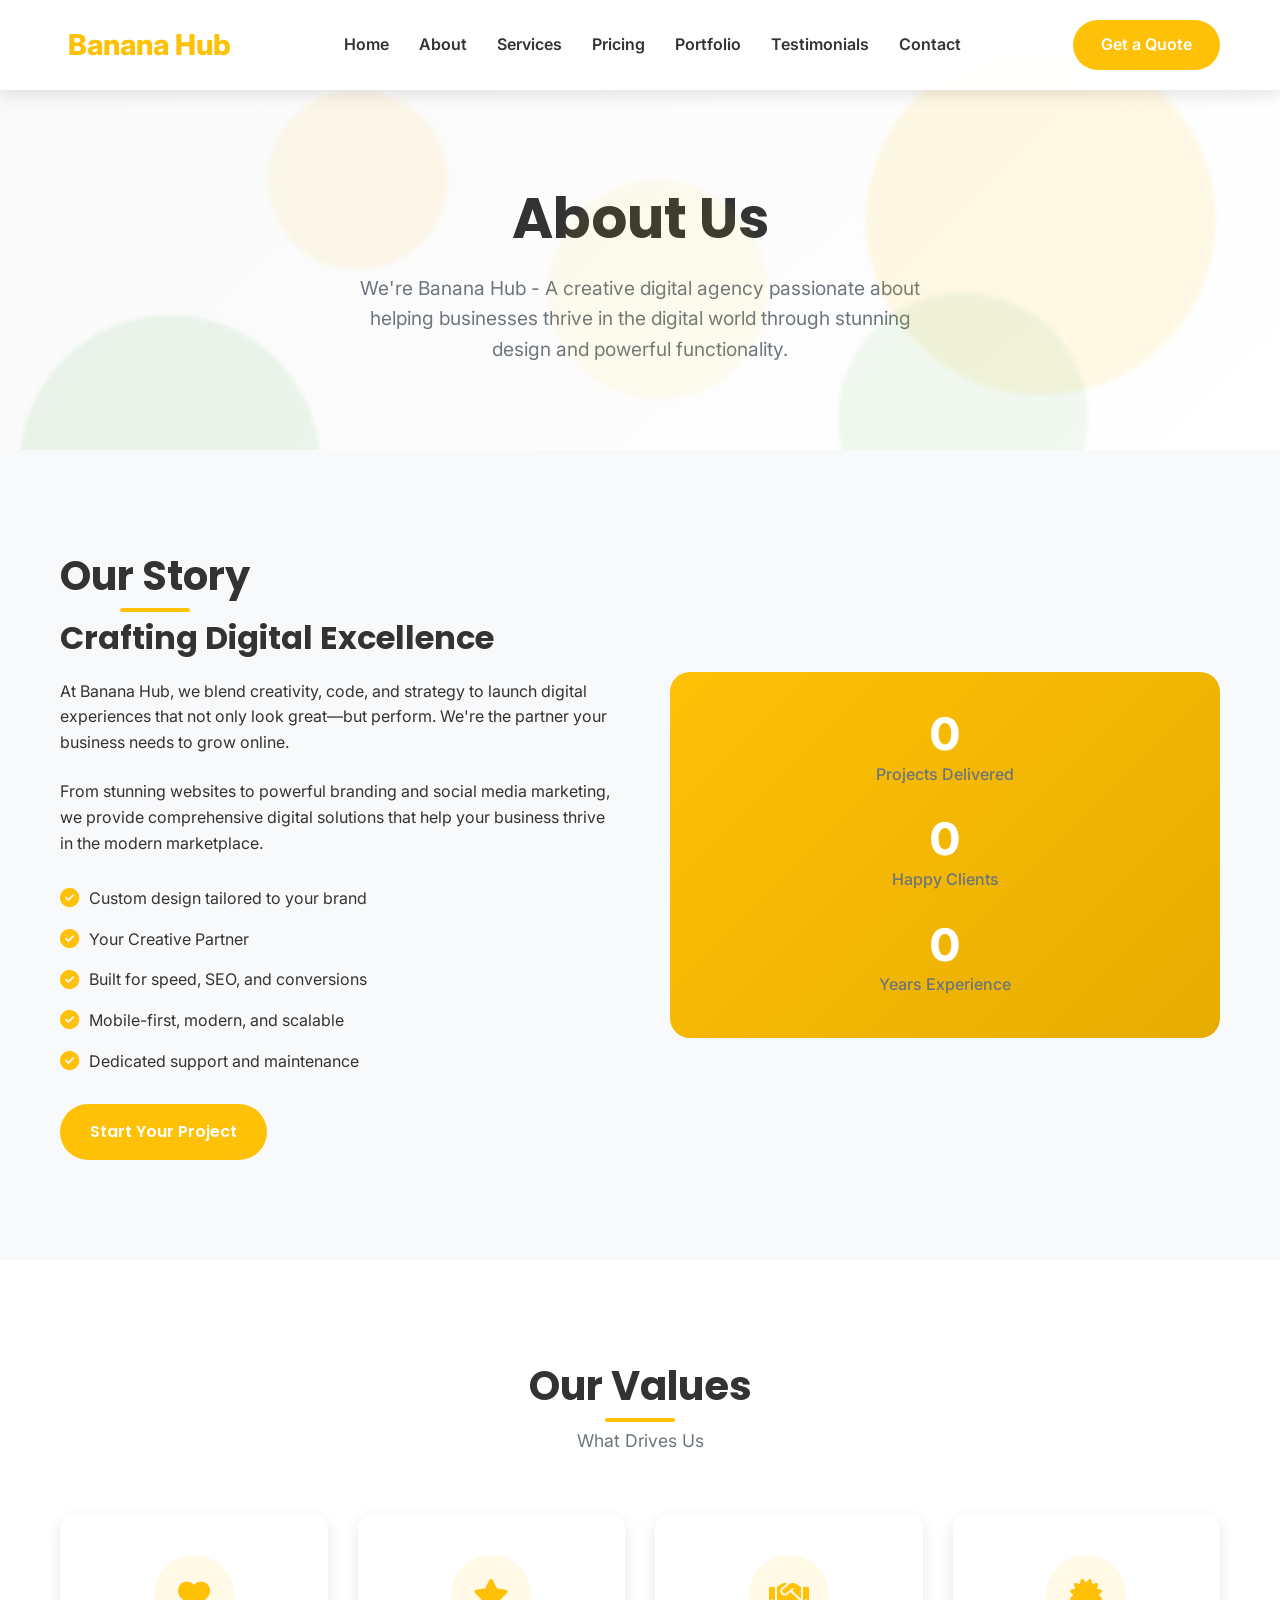
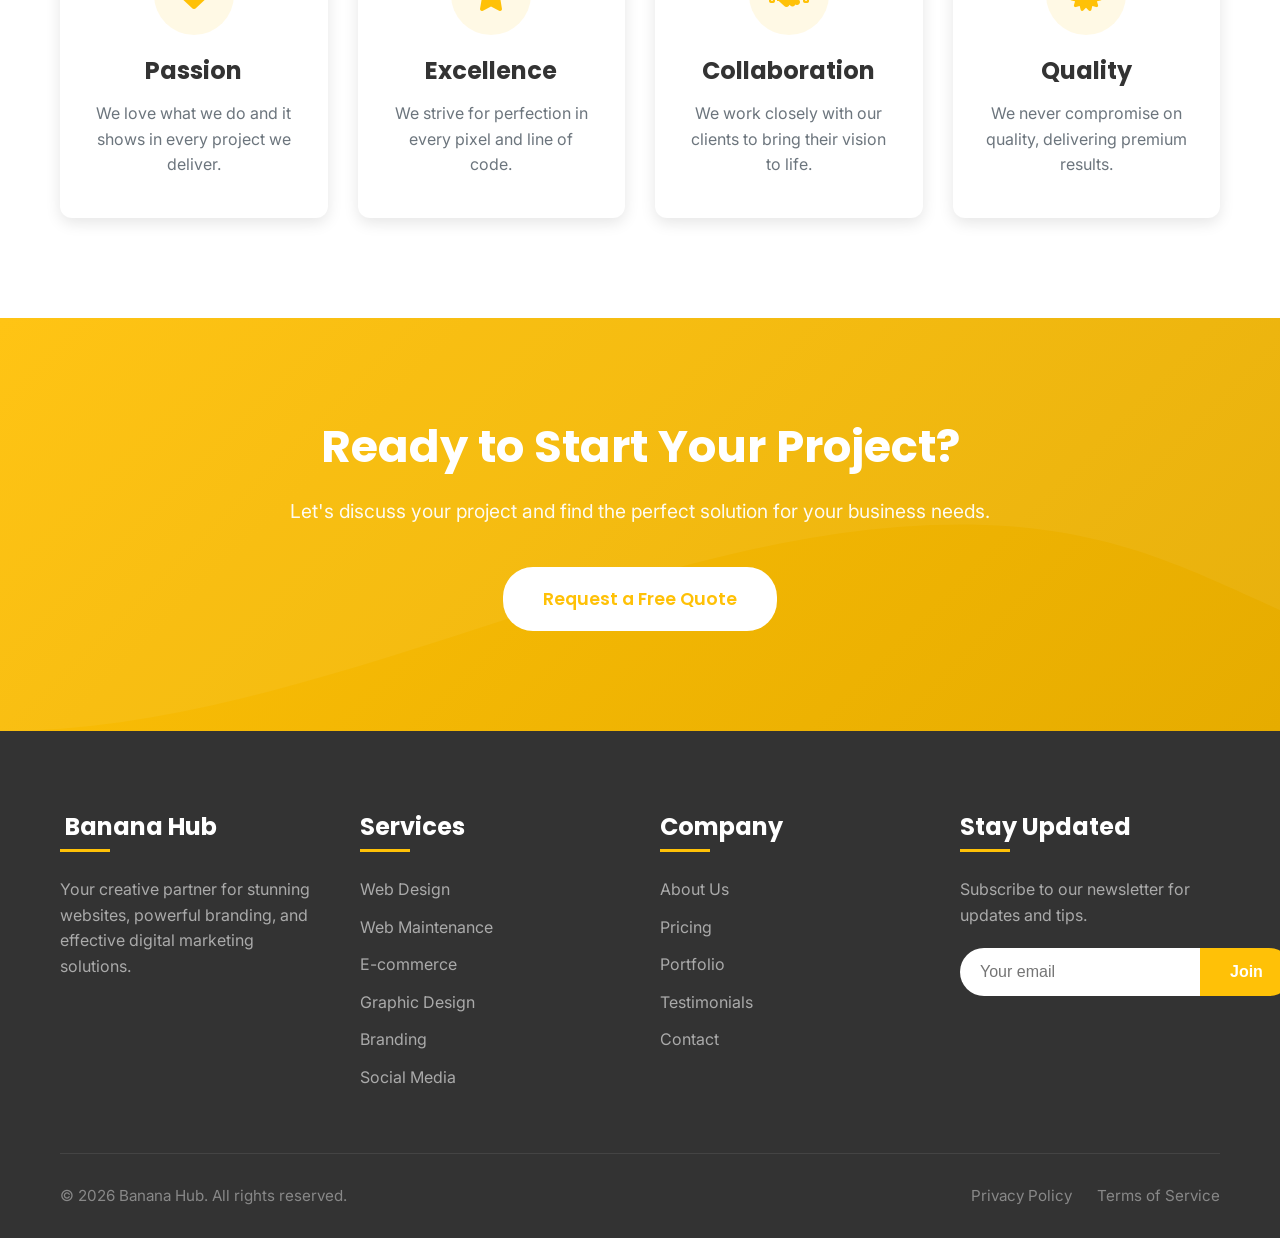
==== About.html @ f93cd7a7 "first commit" ====
<!DOCTYPE html>
<html lang="en">
<head>
    <meta charset="UTF-8">
    <meta name="viewport" content="width=device-width, initial-scale=1.0">
    <title>About Us | Banana Hub</title>
    <link rel="stylesheet" href="https://cdnjs.cloudflare.com/ajax/libs/font-awesome/6.4.0/css/all.min.css">
    <link rel="stylesheet" href="Style.css">
    <link rel="preconnect" href="https://fonts.googleapis.com">
    <link rel="preconnect" href="https://fonts.gstatic.com" crossorigin>
    <link href="https://fonts.googleapis.com/css2?family=Poppins:wght@300;400;500;600;700;800&family=Inter:wght@300;400;500;600&display=swap" rel="stylesheet">
</head>
<body>
    <!-- Header & Navbar -->
    <header id="header">
        <div class="container">
            <nav class="navbar">
                <a href="index.html" class="logo"><i class="fas fa-banana"></i> Banana Hub</a>
                
                <ul class="nav-links">
                    <li><a href="index.html">Home</a></li>
                    <li><a href="about.html" class="active">About</a></li>
                    <li><a href="services.html">Services</a></li>
                    <li><a href="pricing.html">Pricing</a></li>
                    <li><a href="portfolio.html">Portfolio</a></li>
                    <li><a href="testimonials.html">Testimonials</a></li>
                    <li><a href="contact.html">Contact</a></li>
                </ul>
                
                <a href="contact.html" class="quote-btn">Get a Quote</a>
                
                <button class="mobile-menu-btn" id="mobileMenuBtn">
                    <i class="fas fa-bars"></i>
                </button>
            </nav>
        </div>
    </header>

    <!-- Page Hero -->
    <section class="page-hero">
        <!-- Animated Circles -->
        <div class="circles">
            <div class="circle"></div>
            <div class="circle"></div>
            <div class="circle"></div>
            <div class="circle"></div>
            <div class="circle"></div>
        </div>
        
        <div class="container">
            <div class="page-hero-content">
                <h1>About Us</h1>
                <p>We're Banana Hub - A creative digital agency passionate about helping businesses thrive in the digital world through stunning design and powerful functionality.</p>
            </div>
        </div>
    </section>

    <!-- About Story Section -->
    <section class="about-story section-padding">
        <div class="container">
            <div class="story-grid">
                <div class="story-content">
                    <h2 class="section-title">Our Story</h2>
                    <h3>Crafting Digital Excellence</h3>
                    <p>At Banana Hub, we blend creativity, code, and strategy to launch digital experiences that not only look great—but perform. We're the partner your business needs to grow online.</p>
                    <p>From stunning websites to powerful branding and social media marketing, we provide comprehensive digital solutions that help your business thrive in the modern marketplace.</p>
                    
                    <div class="story-features">
                        <div class="feature">
                            <i class="fas fa-check-circle"></i>
                            <span>Custom design tailored to your brand</span>
                        </div>
                        <div class="feature">
                            <i class="fas fa-check-circle"></i>
                            <span>Your Creative Partner</span>
                        </div>
                        <div class="feature">
                            <i class="fas fa-check-circle"></i>
                            <span>Built for speed, SEO, and conversions</span>
                        </div>
                        <div class="feature">
                            <i class="fas fa-check-circle"></i>
                            <span>Mobile-first, modern, and scalable</span>
                        </div>
                        <div class="feature">
                            <i class="fas fa-check-circle"></i>
                            <span>Dedicated support and maintenance</span>
                        </div>
                    </div>
                    
                    <a href="contact.html" class="btn btn-primary">Start Your Project</a>
                </div>
                
                <div class="story-image">
                    <div class="stats-card">
                        <div class="stat-item">
                            <div class="stat-number" data-count="100">0</div>
                            <div class="stat-text">Projects Delivered</div>
                        </div>
                        <div class="stat-item">
                            <div class="stat-number" data-count="50">0</div>
                            <div class="stat-text">Happy Clients</div>
                        </div>
                        <div class="stat-item">
                            <div class="stat-number" data-count="5">0</div>
                            <div class="stat-text">Years Experience</div>
                        </div>
                    </div>
                </div>
            </div>
        </div>
    </section>

    <!-- Values Section -->
    <section class="values-section section-padding">
        <div class="container">
            <div class="section-header">
                <h2 class="section-title">Our Values</h2>
                <p class="section-subtitle">What Drives Us</p>
            </div>
            
            <div class="values-grid">
                <div class="value-card">
                    <div class="value-icon">
                        <i class="fas fa-heart"></i>
                    </div>
                    <h3>Passion</h3>
                    <p>We love what we do and it shows in every project we deliver.</p>
                </div>
                
                <div class="value-card">
                    <div class="value-icon">
                        <i class="fas fa-star"></i>
                    </div>
                    <h3>Excellence</h3>
                    <p>We strive for perfection in every pixel and line of code.</p>
                </div>
                
                <div class="value-card">
                    <div class="value-icon">
                        <i class="fas fa-handshake"></i>
                    </div>
                    <h3>Collaboration</h3>
                    <p>We work closely with our clients to bring their vision to life.</p>
                </div>
                
                <div class="value-card">
                    <div class="value-icon">
                        <i class="fas fa-certificate"></i>
                    </div>
                    <h3>Quality</h3>
                    <p>We never compromise on quality, delivering premium results.</p>
                </div>
            </div>
        </div>
    </section>

    <!-- CTA Section -->
    <section class="cta">
        <div class="container">
            <h2>Ready to Start Your Project?</h2>
            <p>Let's discuss your project and find the perfect solution for your business needs.</p>
            <a href="contact.html" class="btn cta-btn">Request a Free Quote</a>
        </div>
    </section>

    <!-- Footer (same as index.html) -->
    <footer>
        <div class="container">
            <div class="footer-content">
                <div class="footer-column">
                    <h3><i class="fas fa-banana"></i> Banana Hub</h3>
                    <p>Your creative partner for stunning websites, powerful branding, and effective digital marketing solutions.</p>
                </div>
                
                <div class="footer-column">
                    <h3>Services</h3>
                    <ul class="footer-links">
                        <li><a href="services.html#web-design">Web Design</a></li>
                        <li><a href="services.html#maintenance">Web Maintenance</a></li>
                        <li><a href="services.html#ecommerce">E-commerce</a></li>
                        <li><a href="services.html#graphic-design">Graphic Design</a></li>
                        <li><a href="services.html#branding">Branding</a></li>
                        <li><a href="services.html#social-media">Social Media</a></li>
                    </ul>
                </div>
                
                <div class="footer-column">
                    <h3>Company</h3>
                    <ul class="footer-links">
                        <li><a href="about.html">About Us</a></li>
                        <li><a href="pricing.html">Pricing</a></li>
                        <li><a href="portfolio.html">Portfolio</a></li>
                        <li><a href="testimonials.html">Testimonials</a></li>
                        <li><a href="contact.html">Contact</a></li>
                    </ul>
                </div>
                
                <div class="footer-column">
                    <h3>Stay Updated</h3>
                    <p>Subscribe to our newsletter for updates and tips.</p>
                    <form class="newsletter-form" id="newsletterForm">
                        <input type="email" placeholder="Your email" required>
                        <button type="submit">Join</button>
                    </form>
                </div>
            </div>
            
            <div class="footer-bottom">
                <div class="copyright">
                    &copy; 2026 Banana Hub. All rights reserved.
                </div>
                <div class="footer-bottom-links">
                    <a href="#">Privacy Policy</a>
                    <a href="#">Terms of Service</a>
                </div>
            </div>
        </div>
    </footer>

    <script src="index.js"></script>
</body>
</html>
---- Style.css ----
/* Reset & Base Styles */
* {
    margin: 0;
    padding: 0;
    box-sizing: border-box;
}

:root {
    --primary: #FFC107;
    --primary-dark: #E6AC00;
    --secondary: #4CAF50;
    --secondary-dark: #3d8b40;
    --dark: #333333;
    --dark-light: #444444;
    --light: #f8f9fa;
    --gray: #6c757d;
    --gray-light: #e9ecef;
    --white: #ffffff;
    --black: #000000;
    --shadow: 0 5px 15px rgba(0, 0, 0, 0.1);
    --shadow-heavy: 0 10px 30px rgba(0, 0, 0, 0.15);
    --transition: all 0.3s ease;
}

html {
    scroll-behavior: smooth;
    font-size: 16px;
}

body {
    font-family: 'Inter', sans-serif;
    line-height: 1.6;
    color: var(--dark);
    background-color: var(--white);
    overflow-x: hidden;
}

h1, h2, h3, h4, h5, h6 {
    font-family: 'Poppins', sans-serif;
    font-weight: 700;
    line-height: 1.3;
    margin-bottom: 1rem;
}

p {
    margin-bottom: 1.5rem;
}

a {
    text-decoration: none;
    color: inherit;
    transition: var(--transition);
}

ul {
    list-style: none;
}

.log img {
    width: auto;
    height: 45px;
    object-fit: contain;

}

.container {
    width: 100%;
    max-width: 1200px;
    margin: 0 auto;
    padding: 0 20px;
}

.section-padding {
    padding: 100px 0;
}

.text-center {
    text-align: center;
}

.btn {
    display: inline-block;
    padding: 15px 30px;
    border-radius: 30px;
    font-weight: 600;
    text-align: center;
    cursor: pointer;
    transition: var(--transition);
    border: none;
    font-size: 1rem;
    font-family: 'Poppins', sans-serif;
}

.btn-primary {
    background-color: var(--primary);
    color: var(--white);
}

.btn-primary:hover {
    background-color: var(--primary-dark);
    transform: translateY(-3px);
    box-shadow: var(--shadow-heavy);
}

.btn-outline {
    background-color: transparent;
    color: var(--primary);
    border: 2px solid var(--primary);
}

.btn-outline:hover {
    background-color: var(--primary);
    color: var(--white);
    transform: translateY(-3px);
}

.section-header {
    text-align: center;
    margin-bottom: 60px;
}

.section-title {
    font-size: 2.5rem;
    color: var(--dark);
    margin-bottom: 15px;
    position: relative;
    display: inline-block;
}

.section-title::after {
    content: '';
    position: absolute;
    width: 70px;
    height: 4px;
    background: var(--primary);
    bottom: -10px;
    left: 50%;
    transform: translateX(-50%);
    border-radius: 2px;
}

.section-subtitle {
    color: var(--gray);
    max-width: 600px;
    margin: 0 auto;
    font-size: 1.1rem;
}

/* Header & Navbar */
header {
    background-color: rgba(255, 255, 255, 0.97);
    box-shadow: var(--shadow);
    position: fixed;
    top: 0;
    left: 0;
    width: 100%;
    z-index: 1000;
    transition: var(--transition);
    padding: 10px 0;
}

.navbar {
    display: flex;
    justify-content: space-between;
    align-items: center;
    padding: 10px 0;
}

.logo {
    font-size: 1.8rem;
    font-weight: 800;
    color: var(--primary);
    display: flex;
    align-items: center;
    gap: 8px;
}

.logo i {
    font-size: 1.6rem;
}

.nav-links {
    display: flex;
    gap: 30px;
}

.nav-links a {
    color: var(--dark);
    font-weight: 600;
    position: relative;
    padding: 5px 0;
}

.nav-links a::after {
    content: '';
    position: absolute;
    width: 0;
    height: 2px;
    background: var(--primary);
    left: 0;
    bottom: 0;
    transition: var(--transition);
}

.nav-links a:hover::after,
.nav-links a.active::after {
    width: 100%;
}

.nav-links a.active {
    color: var(--primary);
}

.quote-btn {
    background-color: var(--primary);
    color: var(--white);
    border: none;
    padding: 12px 28px;
    border-radius: 30px;
    font-weight: 600;
    cursor: pointer;
    transition: var(--transition);
}

.quote-btn:hover {
    background-color: var(--primary-dark);
    transform: translateY(-2px);
    box-shadow: var(--shadow);
}

.mobile-menu-btn {
    display: none;
    background: none;
    border: none;
    font-size: 1.5rem;
    color: var(--dark);
    cursor: pointer;
    padding: 5px;
}

/* Page Hero */
.page-hero {
    min-height: 50vh;
    display: flex;
    align-items: center;
    position: relative;
    overflow: hidden;
    background: linear-gradient(135deg, #f9f9f9 0%, #ffffff 100%);
    padding-top: 100px;
}

.page-hero-content {
    max-width: 700px;
    z-index: 2;
    text-align: center;
    margin: 0 auto;
}

.page-hero h1 {
    font-size: 3.5rem;
    line-height: 1.2;
    margin-bottom: 20px;
    color: var(--dark);
}

.page-hero p {
    font-size: 1.2rem;
    color: var(--gray);
    max-width: 600px;
    margin: 0 auto;
}

/* Hero Section */
.hero {
    min-height: 100vh;
    display: flex;
    align-items: center;
    position: relative;
    overflow: hidden;
    background: linear-gradient(135deg, #f9f9f9 0%, #ffffff 100%);
    padding-top: 100px;
}

.hero-content {
    max-width: 650px;
    z-index: 2;
}

.hero h1 {
    font-size: 3.5rem;
    line-height: 1.2;
    margin-bottom: 25px;
    color: var(--dark);
}

.hero h1 span {
    color: var(--primary);
    display: inline-block;
}

.hero p {
    font-size: 1.2rem;
    color: var(--gray);
    margin-bottom: 35px;
    max-width: 550px;
}

.hero-btns {
    display: flex;
    gap: 20px;
    margin-bottom: 60px;
}

/* Stats */
.stats {
    display: flex;
    justify-content: space-between;
    max-width: 800px;
    flex-wrap: wrap;
    gap: 30px;
}

.stat-item {
    text-align: center;
    flex: 1;
    min-width: 150px;
}

.stat-number {
    font-size: 2.8rem;
    font-weight: 800;
    color: var(--primary);
    margin-bottom: 5px;
    line-height: 1;
}

.stat-text {
    font-size: 1rem;
    color: var(--gray);
    font-weight: 500;
}

/* Animated Circles */
.circles {
    position: absolute;
    top: 0;
    left: 0;
    width: 100%;
    height: 100%;
    overflow: hidden;
    z-index: 1;
}

.circle {
    position: absolute;
    border-radius: 50%;
    background: rgba(255, 193, 7, 0.08);
    animation: float 20s infinite linear;
    filter: blur(2px);
}

.circle:nth-child(1) {
    width: 350px;
    height: 350px;
    top: 10%;
    right: 5%;
    animation-delay: 0s;
    background: rgba(255, 193, 7, 0.1);
}

.circle:nth-child(2) {
    width: 250px;
    height: 250px;
    top: 65%;
    right: 15%;
    animation-delay: -4s;
    background: rgba(76, 175, 80, 0.08);
}

.circle:nth-child(3) {
    width: 180px;
    height: 180px;
    top: 20%;
    right: 65%;
    animation-delay: -8s;
    background: rgba(255, 193, 7, 0.08);
}

.circle:nth-child(4) {
    width: 300px;
    height: 300px;
    top: 70%;
    right: 75%;
    animation-delay: -12s;
    background: rgba(76, 175, 80, 0.1);
}

.circle:nth-child(5) {
    width: 220px;
    height: 220px;
    top: 40%;
    right: 40%;
    animation-delay: -16s;
    background: rgba(255, 193, 7, 0.06);
}

@keyframes float {
    0%, 100% {
        transform: translateY(0) rotate(0deg) scale(1);
        border-radius: 50%;
    }
    20% {
        transform: translateY(-40px) rotate(72deg) scale(1.05);
        border-radius: 45% 55% 65% 35% / 55% 45% 55% 45%;
    }
    40% {
        transform: translateY(30px) rotate(144deg) scale(0.95);
        border-radius: 55% 45% 35% 65% / 45% 55% 45% 55%;
    }
    60% {
        transform: translateY(-20px) rotate(216deg) scale(1.02);
        border-radius: 65% 35% 55% 45% / 35% 65% 35% 65%;
    }
    80% {
        transform: translateY(15px) rotate(288deg) scale(0.98);
        border-radius: 35% 65% 45% 55% / 65% 35% 65% 35%;
    }
}

/* About Page Styles */
.about-story {
    background-color: var(--light);
}

.story-grid {
    display: grid;
    grid-template-columns: 1fr 1fr;
    gap: 60px;
    align-items: center;
}

.story-content h3 {
    font-size: 2rem;
    color: var(--dark);
    margin-bottom: 20px;
}

.story-features {
    margin: 30px 0;
}

.feature {
    display: flex;
    align-items: center;
    gap: 10px;
    margin-bottom: 15px;
}

.feature i {
    color: var(--primary);
    font-size: 1.2rem;
}

.story-image {
    background: linear-gradient(135deg, var(--primary) 0%, var(--primary-dark) 100%);
    padding: 40px;
    border-radius: 20px;
    color: var(--white);
}

.story-image .stats-card {
    display: flex;
    flex-direction: column;
    gap: 30px;
}

.story-image .stat-item {
    color: var(--white);
}

.story-image .stat-number {
    color: var(--white);
}

/* Values Section */
.values-grid {
    display: grid;
    grid-template-columns: repeat(auto-fit, minmax(250px, 1fr));
    gap: 30px;
}

.value-card {
    text-align: center;
    padding: 40px 30px;
    background: var(--white);
    border-radius: 12px;
    box-shadow: var(--shadow);
    transition: var(--transition);
}

.value-card:hover {
    transform: translateY(-5px);
    box-shadow: var(--shadow-heavy);
}

.value-icon {
    width: 80px;
    height: 80px;
    margin: 0 auto 20px;
    background: rgba(255, 193, 7, 0.1);
    border-radius: 50%;
    display: flex;
    align-items: center;
    justify-content: center;
    font-size: 2rem;
    color: var(--primary);
}

.value-card h3 {
    font-size: 1.5rem;
    margin-bottom: 15px;
}

.value-card p {
    color: var(--gray);
    margin-bottom: 0;
}

/* Services Page Styles */
.service-detail-card {
    background: var(--white);
    border-radius: 15px;
    padding: 50px;
    margin-bottom: 40px;
    box-shadow: var(--shadow);
    transition: var(--transition);
    border: 1px solid var(--gray-light);
}

.service-detail-card:hover {
    transform: translateY(-5px);
    box-shadow: var(--shadow-heavy);
    border-color: var(--primary);
}

.service-detail-header {
    margin-bottom: 30px;
}

.service-detail-header h2 {
    font-size: 2.2rem;
    color: var(--dark);
    margin-bottom: 15px;
}

.service-detail-header p {
    font-size: 1.1rem;
    color: var(--gray);
}

.features-list {
    list-style: none;
    margin: 30px 0;
    display: grid;
    grid-template-columns: repeat(auto-fit, minmax(200px, 1fr));
    gap: 20px;
}

.features-list li {
    display: flex;
    align-items: center;
    gap: 10px;
    font-size: 1rem;
}

.features-list i {
    color: var(--primary);
    font-size: 1.1rem;
}

/* Services Preview */
.service-link {
    display: inline-block;
    margin-top: 20px;
    color: var(--primary);
    font-weight: 600;
}

.service-link:hover {
    color: var(--primary-dark);
    transform: translateX(5px);
}

/* Services Grid */
.services-grid {
    display: grid;
    grid-template-columns: repeat(auto-fill, minmax(320px, 1fr));
    gap: 30px;
    margin-bottom: 50px;
}

.service-card {
    background: var(--white);
    border-radius: 12px;
    padding: 40px 30px;
    text-align: center;
    box-shadow: var(--shadow);
    transition: var(--transition);
    border: 1px solid var(--gray-light);
    height: 100%;
    display: flex;
    flex-direction: column;
    align-items: center;
}

.service-card:hover {
    transform: translateY(-10px);
    box-shadow: var(--shadow-heavy);
    border-color: var(--primary);
}

.service-icon {
    font-size: 3.2rem;
    color: var(--primary);
    margin-bottom: 25px;
    height: 80px;
    width: 80px;
    display: flex;
    align-items: center;
    justify-content: center;
    background: rgba(255, 193, 7, 0.1);
    border-radius: 50%;
}

.service-title {
    font-size: 1.5rem;
    margin-bottom: 15px;
    color: var(--dark);
}

.service-desc {
    color: var(--gray);
    margin-bottom: 20px;
    flex-grow: 1;
}

.view-all-btn {
    display: inline-block;
    text-align: center;
    color: var(--primary);
    font-weight: 600;
    font-size: 1.1rem;
    padding: 10px 20px;
    border-radius: 30px;
    border: 2px solid var(--primary);
    transition: var(--transition);
    margin: 0 auto;
}

.view-all-btn:hover {
    background-color: var(--primary);
    color: var(--white);
}

/* Pricing Page */
.pricing-grid {
    display: grid;
    grid-template-columns: repeat(auto-fit, minmax(300px, 1fr));
    gap: 30px;
    margin-bottom: 50px;
}

.pricing-card {
    background: var(--white);
    border-radius: 15px;
    padding: 40px;
    box-shadow: var(--shadow);
    transition: var(--transition);
    border: 1px solid var(--gray-light);
    position: relative;
}

.pricing-card.featured {
    border: 2px solid var(--primary);
    transform: scale(1.05);
    z-index: 2;
}

.popular-badge {
    position: absolute;
    top: -12px;
    left: 50%;
    transform: translateX(-50%);
    background: var(--primary);
    color: var(--white);
    padding: 5px 20px;
    border-radius: 20px;
    font-weight: 600;
    font-size: 0.9rem;
}

.pricing-header {
    text-align: center;
    margin-bottom: 30px;
    padding-bottom: 30px;
    border-bottom: 1px solid var(--gray-light);
}

.pricing-header h3 {
    font-size: 1.8rem;
    margin-bottom: 15px;
}

.price {
    font-size: 2.5rem;
    font-weight: 800;
    color: var(--primary);
    margin-bottom: 10px;
}

.price span {
    font-size: 1rem;
    font-weight: 400;
    color: var(--gray);
}

.pricing-features {
    margin-bottom: 30px;
}

.pricing-features li {
    display: flex;
    align-items: center;
    gap: 10px;
    margin-bottom: 15px;
    color: var(--gray);
}

.pricing-features i {
    color: var(--primary);
    font-size: 1.1rem;
}

.pricing-btn {
    width: 100%;
}

.pricing-note {
    text-align: center;
    color: var(--gray);
    font-size: 0.95rem;
}

/* Portfolio Page */
.portfolio-filters {
    display: flex;
    justify-content: center;
    gap: 20px;
    margin-bottom: 50px;
    flex-wrap: wrap;
}

.filter-btn {
    background: none;
    border: none;
    padding: 10px 25px;
    font-size: 1rem;
    font-weight: 600;
    color: var(--gray);
    cursor: pointer;
    transition: var(--transition);
    border-radius: 30px;
}

.filter-btn:hover,
.filter-btn.active {
    background: var(--primary);
    color: var(--white);
}

.portfolio-grid {
    display: grid;
    grid-template-columns: repeat(auto-fit, minmax(350px, 1fr));
    gap: 30px;
}

.portfolio-item {
    position: relative;
    overflow: hidden;
    border-radius: 12px;
    cursor: pointer;
}

.portfolio-image {
    position: relative;
    overflow: hidden;
}

.portfolio-image img {
    width: 100%;
    height: 300px;
    object-fit: cover;
    transition: transform 0.5s ease;
}

.portfolio-item:hover .portfolio-image img {
    transform: scale(1.1);
}

.portfolio-overlay {
    position: absolute;
    top: 0;
    left: 0;
    width: 100%;
    height: 100%;
    background: rgba(255, 193, 7, 0.9);
    display: flex;
    flex-direction: column;
    align-items: center;
    justify-content: center;
    opacity: 0;
    transition: var(--transition);
    color: var(--white);
}

.portfolio-item:hover .portfolio-overlay {
    opacity: 1;
}

.portfolio-overlay h3 {
    font-size: 1.5rem;
    margin-bottom: 10px;
}

.portfolio-overlay p {
    margin-bottom: 20px;
}

.portfolio-link {
    background: var(--white);
    color: var(--primary);
    padding: 10px 25px;
    border-radius: 30px;
    font-weight: 600;
}

/* Testimonials Page */
.testimonials-grid {
    display: grid;
    grid-template-columns: repeat(auto-fit, minmax(350px, 1fr));
    gap: 30px;
}

.testimonial-card {
    background: var(--white);
    padding: 40px;
    border-radius: 15px;
    box-shadow: var(--shadow);
    transition: var(--transition);
    border: 1px solid var(--gray-light);
}

.testimonial-card:hover {
    transform: translateY(-5px);
    box-shadow: var(--shadow-heavy);
    border-color: var(--primary);
}

.testimonial-rating {
    color: var(--primary);
    margin-bottom: 20px;
}

.testimonial-rating i {
    margin-right: 5px;
}

.testimonial-text {
    font-size: 1.1rem;
    font-style: italic;
    margin-bottom: 30px;
    color: var(--gray);
}

.testimonial-author {
    display: flex;
    align-items: center;
    gap: 20px;
}

.testimonial-author img {
    width: 60px;
    height: 60px;
    border-radius: 50%;
    object-fit: cover;
}

.testimonial-author h4 {
    font-size: 1.2rem;
    margin-bottom: 5px;
}

.testimonial-author p {
    color: var(--gray);
    margin-bottom: 0;
    font-size: 0.95rem;
}

.stats-section {
    background: linear-gradient(135deg, var(--primary) 0%, var(--primary-dark) 100%);
    padding: 80px 0;
    color: var(--white);
}

.stats-grid {
    display: grid;
    grid-template-columns: repeat(auto-fit, minmax(200px, 1fr));
    gap: 40px;
    text-align: center;
}

.stats-section .stat-number {
    color: var(--white);
}

.stats-section .stat-text {
    color: rgba(255, 255, 255, 0.9);
}

/* Contact Page */
.contact-grid {
    display: grid;
    grid-template-columns: 1fr 1fr;
    gap: 50px;
}

.contact-info h2 {
    font-size: 2.2rem;
    margin-bottom: 20px;
}

.contact-details {
    margin: 40px 0;
}

.contact-item {
    display: flex;
    gap: 20px;
    margin-bottom: 30px;
}

.contact-item i {
    font-size: 1.5rem;
    color: var(--primary);
    width: 40px;
    height: 40px;
    background: rgba(255, 193, 7, 0.1);
    border-radius: 50%;
    display: flex;
    align-items: center;
    justify-content: center;
}

.contact-item h4 {
    font-size: 1.2rem;
    margin-bottom: 5px;
}

.contact-item p {
    color: var(--gray);
    margin-bottom: 0;
}

.social-links {
    display: flex;
    gap: 15px;
}

.social-links a {
    width: 45px;
    height: 45px;
    background: rgba(255, 193, 7, 0.1);
    border-radius: 50%;
    display: flex;
    align-items: center;
    justify-content: center;
    color: var(--primary);
    font-size: 1.2rem;
    transition: var(--transition);
}

.social-links a:hover {
    background: var(--primary);
    color: var(--white);
    transform: translateY(-3px);
}

.contact-form-container {
    background: var(--white);
    padding: 50px;
    border-radius: 15px;
    box-shadow: var(--shadow);
}

.contact-form {
    display: flex;
    flex-direction: column;
    gap: 20px;
}

.form-group input,
.form-group textarea {
    width: 100%;
    padding: 18px 20px;
    border: 1px solid var(--gray-light);
    border-radius: 8px;
    font-size: 1rem;
    font-family: 'Inter', sans-serif;
    transition: var(--transition);
}

.form-group input:focus,
.form-group textarea:focus {
    outline: none;
    border-color: var(--primary);
    box-shadow: 0 0 0 3px rgba(255, 193, 7, 0.2);
}

.form-group textarea {
    resize: vertical;
    min-height: 150px;
}

.map-section {
    margin-top: -50px;
}

/* CTA Section */
.cta {
    background: linear-gradient(135deg, var(--primary) 0%, var(--primary-dark) 100%);
    color: var(--white);
    text-align: center;
    padding: 100px 0;
    position: relative;
    overflow: hidden;
}

.cta::before {
    content: '';
    position: absolute;
    top: 0;
    left: 0;
    width: 100%;
    height: 100%;
    background: url('data:image/svg+xml,<svg xmlns="http://www.w3.org/2000/svg" viewBox="0 0 1000 100" preserveAspectRatio="none"><path d="M0,0v100c250,0,500-50,750-50s250,50,750,50V0Z" fill="%23ffffff" opacity=".05"/></svg>');
    background-size: cover;
}

.cta h2 {
    font-size: 2.8rem;
    margin-bottom: 20px;
    position: relative;
    z-index: 2;
}

.cta p {
    font-size: 1.2rem;
    max-width: 700px;
    margin: 0 auto 40px;
    opacity: 0.95;
    position: relative;
    z-index: 2;
}

.cta-btn {
    background: var(--white);
    color: var(--primary);
    padding: 18px 40px;
    font-size: 1.1rem;
    position: relative;
    z-index: 2;
}

.cta-btn:hover {
    background: var(--gray-light);
    transform: translateY(-3px);
    box-shadow: 0 15px 30px rgba(0, 0, 0, 0.2);
}

/* Footer */
footer {
    background-color: var(--dark);
    color: var(--gray-light);
    padding: 80px 0 30px;
}

.footer-content {
    display: grid;
    grid-template-columns: repeat(auto-fit, minmax(250px, 1fr));
    gap: 40px;
    margin-bottom: 50px;
}

.footer-column h3 {
    color: var(--white);
    font-size: 1.5rem;
    margin-bottom: 25px;
    position: relative;
    padding-bottom: 10px;
}

.footer-column h3::after {
    content: '';
    position: absolute;
    width: 50px;
    height: 3px;
    background: var(--primary);
    left: 0;
    bottom: 0;
}

.footer-column p {
    color: #aaa;
    margin-bottom: 20px;
}

.footer-links li {
    margin-bottom: 12px;
}

.footer-links a {
    color: #aaa;
    transition: var(--transition);
}

.footer-links a:hover {
    color: var(--primary);
    padding-left: 5px;
}

.newsletter-form {
    display: flex;
    margin-top: 20px;
}

.newsletter-form input {
    flex: 1;
    padding: 15px 20px;
    border: none;
    border-radius: 30px 0 0 30px;
    outline: none;
    font-size: 1rem;
}

.newsletter-form button {
    background: var(--primary);
    color: var(--white);
    border: none;
    padding: 0 30px;
    border-radius: 0 30px 30px 0;
    cursor: pointer;
    font-weight: 600;
    font-size: 1rem;
    transition: var(--transition);
}

.newsletter-form button:hover {
    background: var(--primary-dark);
}

.footer-bottom {
    text-align: center;
    padding-top: 30px;
    border-top: 1px solid #444;
    display: flex;
    justify-content: space-between;
    align-items: center;
    flex-wrap: wrap;
    gap: 20px;
}

.copyright {
    color: #888;
    font-size: 0.95rem;
}

.footer-bottom-links {
    display: flex;
    gap: 25px;
}

.footer-bottom-links a {
    color: #888;
    font-size: 0.95rem;
}

.footer-bottom-links a:hover {
    color: var(--primary);
}

/* Notification */
.notification {
    position: fixed;
    top: 100px;
    right: 20px;
    background: var(--primary);
    color: var(--white);
    padding: 15px 25px;
    border-radius: 8px;
    box-shadow: var(--shadow-heavy);
    z-index: 9999;
    animation: slideIn 0.3s ease;
}

@keyframes slideIn {
    from {
        transform: translateX(100%);
        opacity: 0;
    }
    to {
        transform: translateX(0);
        opacity: 1;
    }
}

/* Responsive Design */
@media (max-width: 1024px) {
    .hero h1,
    .page-hero h1 {
        font-size: 3rem;
    }
    
    .stats {
        gap: 20px;
    }
    
    .story-grid {
        grid-template-columns: 1fr;
        gap: 40px;
    }
    
    .contact-grid {
        grid-template-columns: 1fr;
        gap: 40px;
    }
    
    .pricing-card.featured {
        transform: scale(1);
    }
}

@media (max-width: 768px) {
    .mobile-menu-btn {
        display: block;
    }

    .nav-links {
        position: fixed;
        top: 80px;
        left: -100%;
        width: 100%;
        height: calc(100vh - 80px);
        background: var(--white);
        flex-direction: column;
        align-items: center;
        padding-top: 50px;
        transition: var(--transition);
        box-shadow: var(--shadow-heavy);
        z-index: 999;
        gap: 0;
    }

    .nav-links.active {
        left: 0;
    }

    .nav-links li {
        margin: 15px 0;
    }

    .nav-links a {
        font-size: 1.2rem;
    }

    .quote-btn {
        display: none;
    }

    .hero h1,
    .page-hero h1 {
        font-size: 2.5rem;
    }
    
    .hero-btns {
        flex-direction: column;
        align-items: flex-start;
        gap: 15px;
    }
    
    .btn {
        width: 100%;
        max-width: 300px;
    }
    
    .section-title {
        font-size: 2.2rem;
    }
    
    .services-grid {
        grid-template-columns: 1fr;
    }
    
    .portfolio-grid {
        grid-template-columns: 1fr;
    }
    
    .testimonials-grid {
        grid-template-columns: 1fr;
    }
    
    .contact-form-container {
        padding: 30px 20px;
    }
    
    .footer-bottom {
        flex-direction: column;
        text-align: center;
    }
    
    .service-detail-card {
        padding: 30px 20px;
    }
    
    .features-list {
        grid-template-columns: 1fr;
    }
}

@media (max-width: 576px) {
    .hero h1,
    .page-hero h1 {
        font-size: 2.2rem;
    }
    
    .hero p,
    .page-hero p {
        font-size: 1.1rem;
    }
    
    .stat-number {
        font-size: 2.2rem;
    }
    
    .stat-item {
        min-width: 130px;
    }
    
    .section-title {
        font-size: 1.8rem;
    }
    
    .cta h2 {
        font-size: 2.2rem;
    }
    
    .cta p {
        font-size: 1.1rem;
    }
    
    .service-card {
        padding: 30px 20px;
    }
    
    .pricing-card {
        padding: 30px 20px;
    }
    
    .stats-grid {
        grid-template-columns: 1fr;
    }
}
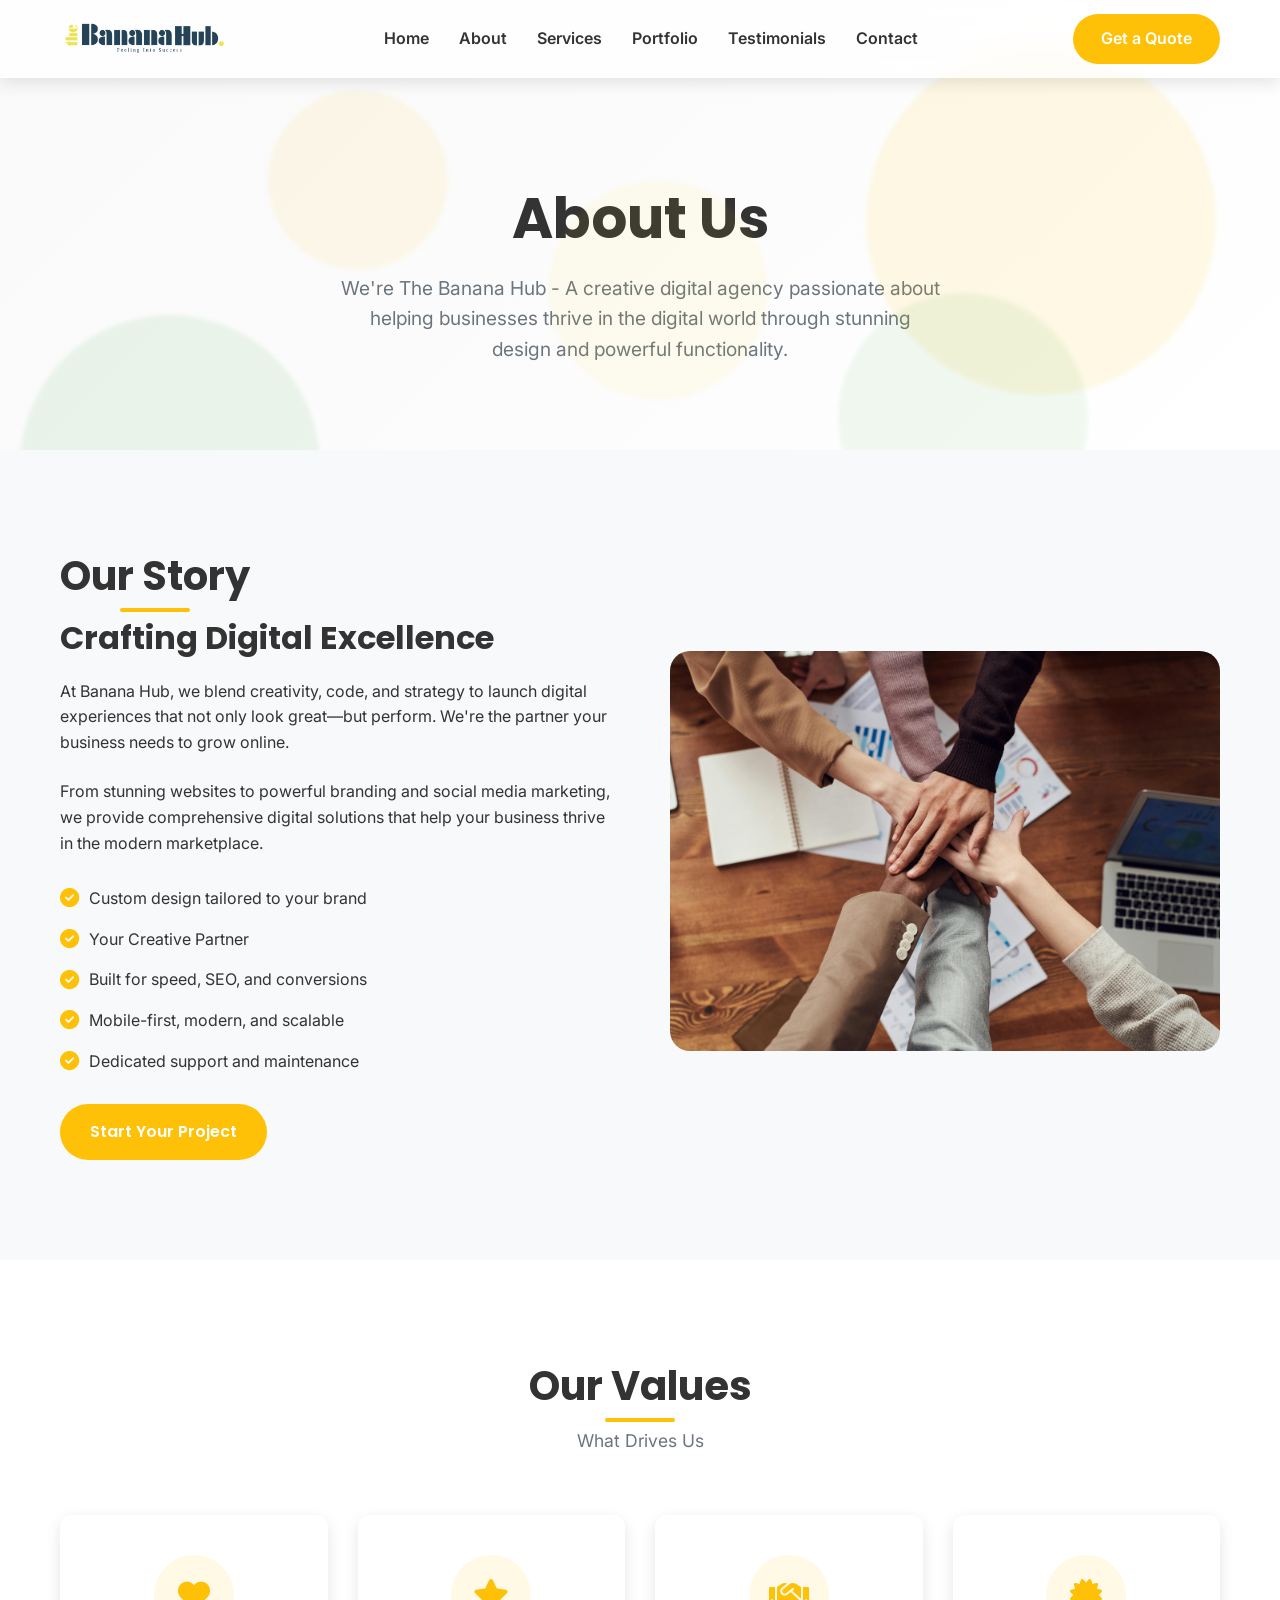
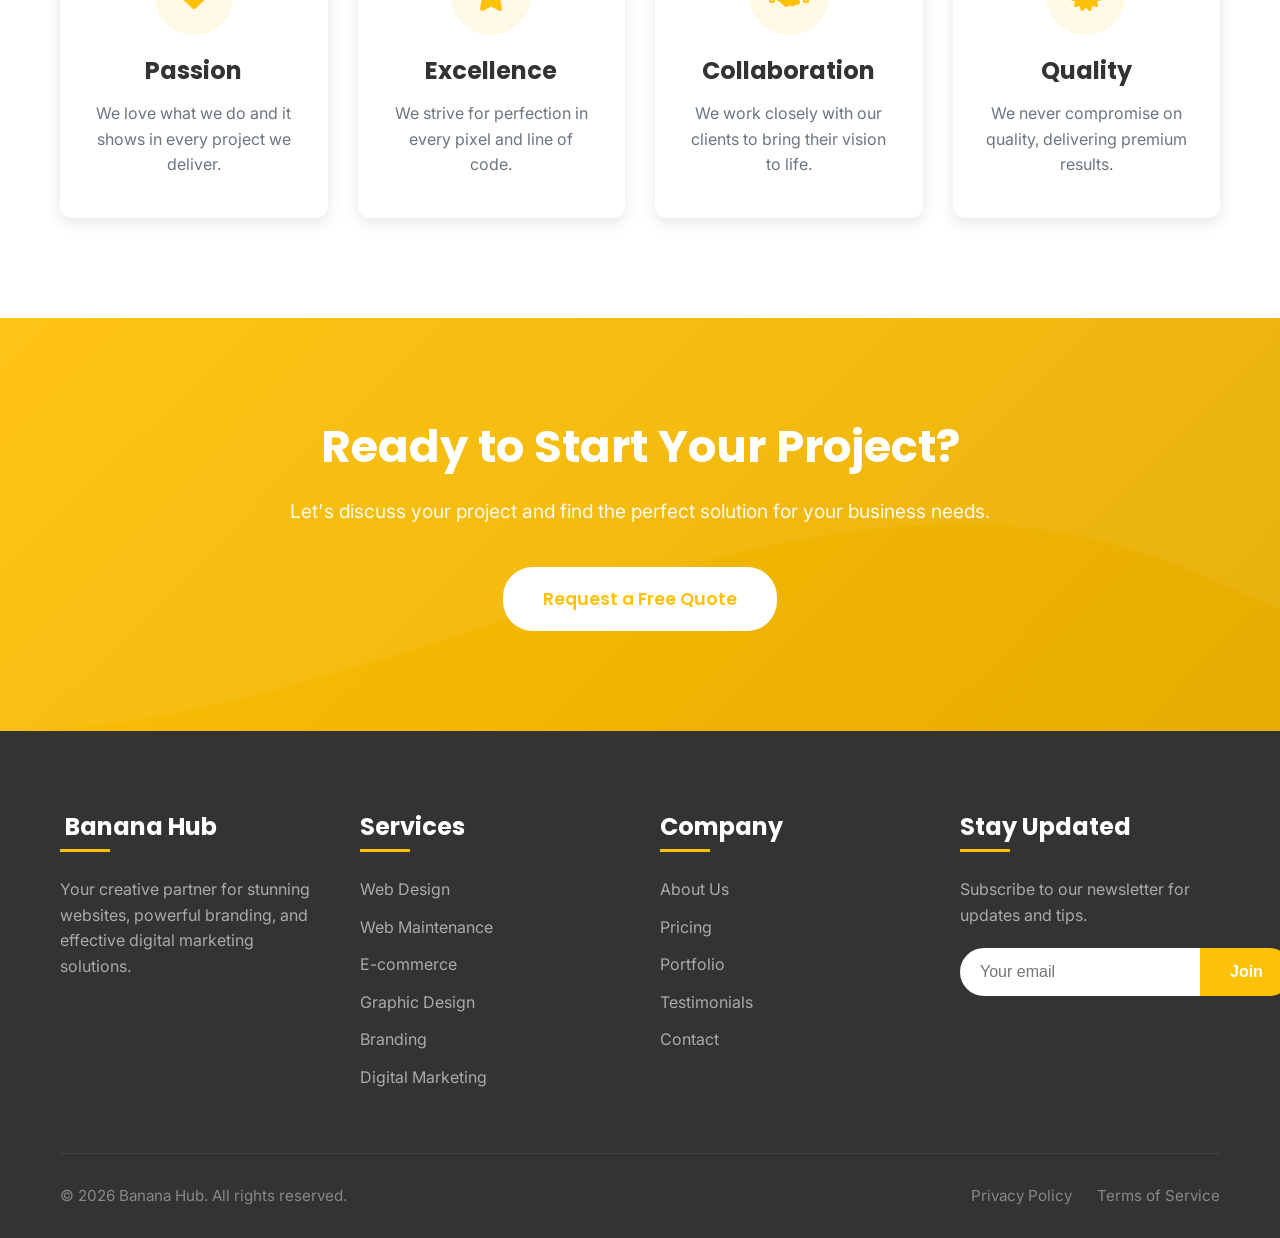
==== commit 7c8d877b: "3rd commit message" ====
--- a/About.html
+++ b/About.html
@@ -15,13 +15,11 @@
     <header id="header">
         <div class="container">
             <nav class="navbar">
-                <a href="index.html" class="logo"><i class="fas fa-banana"></i> Banana Hub</a>
-                
+                <a href="index.html" class="logo"><img src="images/logo/Untitled design.png" alt="The Banana Hub Logo"></a>                
                 <ul class="nav-links">
                     <li><a href="index.html">Home</a></li>
                     <li><a href="about.html" class="active">About</a></li>
                     <li><a href="services.html">Services</a></li>
-                    <li><a href="pricing.html">Pricing</a></li>
                     <li><a href="portfolio.html">Portfolio</a></li>
                     <li><a href="testimonials.html">Testimonials</a></li>
                     <li><a href="contact.html">Contact</a></li>
@@ -50,7 +48,7 @@
         <div class="container">
             <div class="page-hero-content">
                 <h1>About Us</h1>
-                <p>We're Banana Hub - A creative digital agency passionate about helping businesses thrive in the digital world through stunning design and powerful functionality.</p>
+                <p>We're The Banana Hub - A creative digital agency passionate about helping businesses thrive in the digital world through stunning design and powerful functionality.</p>
             </div>
         </div>
     </section>
@@ -92,19 +90,7 @@
                 </div>
                 
                 <div class="story-image">
-                    <div class="stats-card">
-                        <div class="stat-item">
-                            <div class="stat-number" data-count="100">0</div>
-                            <div class="stat-text">Projects Delivered</div>
-                        </div>
-                        <div class="stat-item">
-                            <div class="stat-number" data-count="50">0</div>
-                            <div class="stat-text">Happy Clients</div>
-                        </div>
-                        <div class="stat-item">
-                            <div class="stat-number" data-count="5">0</div>
-                            <div class="stat-text">Years Experience</div>
-                        </div>
+                    <img src="images/about us .jpg" alt="Our Story">
                     </div>
                 </div>
             </div>
@@ -176,12 +162,12 @@
                 <div class="footer-column">
                     <h3>Services</h3>
                     <ul class="footer-links">
-                        <li><a href="services.html#web-design">Web Design</a></li>
-                        <li><a href="services.html#maintenance">Web Maintenance</a></li>
-                        <li><a href="services.html#ecommerce">E-commerce</a></li>
-                        <li><a href="services.html#graphic-design">Graphic Design</a></li>
-                        <li><a href="services.html#branding">Branding</a></li>
-                        <li><a href="services.html#social-media">Social Media</a></li>
+                        <li><a href="web dev& design.html">Web Design</a></li>
+                        <li><a href="maintenance.html">Web Maintenance</a></li>
+                        <li><a href="E-commerce.html">E-commerce</a></li>
+                        <li><a href="graphic design.html">Graphic Design</a></li>
+                        <li><a href="branding.html">Branding</a></li>
+                        <li><a href="digital marketing.html">Digital Marketing</a></li>
                     </ul>
                 </div>
                 
--- a/Style.css
+++ b/Style.css
@@ -56,9 +56,9 @@
     list-style: none;
 }
 
-.log img {
+img {
     width: auto;
-    height: 45px;
+    height: 70px;
     object-fit: contain;
 
 }
@@ -148,7 +148,6 @@
 
 /* Header & Navbar */
 header {
-    background-color: rgba(255, 255, 255, 0.97);
     box-shadow: var(--shadow);
     position: fixed;
     top: 0;
@@ -156,27 +155,17 @@
     width: 100%;
     z-index: 1000;
     transition: var(--transition);
-    padding: 10px 0;
+    padding:0 ;
+    backdrop-filter: blur(10px);
+    -webkit-backdrop-filter: blur(10px);
+    background: rgba(255,255,255,0.75);
 }
 
 .navbar {
     display: flex;
     justify-content: space-between;
     align-items: center;
-    padding: 10px 0;
-}
-
-.logo {
-    font-size: 1.8rem;
-    font-weight: 800;
-    color: var(--primary);
-    display: flex;
-    align-items: center;
-    gap: 8px;
-}
-
-.logo i {
-    font-size: 1.6rem;
+    padding: 0;
 }
 
 .nav-links {
@@ -272,9 +261,10 @@
 
 /* Hero Section */
 .hero {
-    min-height: 100vh;
+    min-height: 85vh;
     display: flex;
     align-items: center;
+    justify-content: center;
     position: relative;
     overflow: hidden;
     background: linear-gradient(135deg, #f9f9f9 0%, #ffffff 100%);
@@ -282,15 +272,18 @@
 }
 
 .hero-content {
-    max-width: 650px;
+    max-width: 900px;
+    margin: 0 auto;
+    text-align: center;
     z-index: 2;
 }
 
 .hero h1 {
     font-size: 3.5rem;
     line-height: 1.2;
-    margin-bottom: 25px;
+    margin-bottom: 18px;
     color: var(--dark);
+    text-align: center;
 }
 
 .hero h1 span {
@@ -301,44 +294,85 @@
 .hero p {
     font-size: 1.2rem;
     color: var(--gray);
-    margin-bottom: 35px;
-    max-width: 550px;
+    margin: 0 auto 40px;
+    max-width: 700px;
 }
 
 .hero-btns {
     display: flex;
-    gap: 20px;
-    margin-bottom: 60px;
+    justify-content: center;
+    gap: 16px;
+    flex-wrap: wrap;
+    margin-bottom: 40px;
+}
+
+.hero-content,
+.hero-btns,
+.hero-btns a {
+  position: relative;
+  z-index: 5;
 }
 
 /* Stats */
 .stats {
-    display: flex;
+    display: grid;
+    grid-template-columns: repeat(4, 1fr);
+    gap: 24px;
+    justify-items: center;
+    justify-self: center;
     justify-content: space-between;
-    max-width: 800px;
-    flex-wrap: wrap;
-    gap: 30px;
+    max-width: 900px;
+    margin: auto;
 }
 
 .stat-item {
     text-align: center;
-    flex: 1;
-    min-width: 150px;
 }
 
 .stat-number {
-    font-size: 2.8rem;
-    font-weight: 800;
+    font-size: 2rem;
+    font-weight: 900;
     color: var(--primary);
-    margin-bottom: 5px;
-    line-height: 1;
+    margin-bottom: 6px;
+    border: 2px solid var(--primary);
+    border-radius: 80px;
+    width: 80px;
+    padding: 10px 0;
 }
 
 .stat-text {
-    font-size: 1rem;
+    font-size: 0.95rem;
     color: var(--gray);
     font-weight: 500;
 }
+
+/* ===== Trusted By Section ===== 
+.trusted-by {
+  margin-top: 45px;
+  text-align: center;
+}
+
+.trusted-by p {
+  font-size: 0.85rem;
+  letter-spacing: 1px;
+  text-transform: uppercase;
+  color: rgba(255, 255, 255, 0.5);
+  margin-bottom: 14px;
+}
+
+.trusted-logos {
+  display: flex;
+  justify-content: center;
+  gap: 26px;
+  flex-wrap: wrap;
+}
+
+.trusted-logos span {
+  font-size: 0.95rem;
+  font-weight: 600;
+  color: rgba(255, 255, 255, 0.75);
+  opacity: 0.9;
+}*/
 
 /* Animated Circles */
 .circles {
@@ -462,24 +496,14 @@
 }
 
 .story-image {
-    background: linear-gradient(135deg, var(--primary) 0%, var(--primary-dark) 100%);
-    padding: 40px;
     border-radius: 20px;
-    color: var(--white);
-}
-
-.story-image .stats-card {
-    display: flex;
-    flex-direction: column;
-    gap: 30px;
-}
-
-.story-image .stat-item {
-    color: var(--white);
-}
-
-.story-image .stat-number {
-    color: var(--white);
+}
+
+.story-image img {
+    width: 100%;
+    height: 400px;
+    object-fit: cover;
+    border-radius: 20px;
 }
 
 /* Values Section */
@@ -527,139 +551,78 @@
 }
 
 /* Services Page Styles */
-.service-detail-card {
-    background: var(--white);
-    border-radius: 15px;
-    padding: 50px;
-    margin-bottom: 40px;
-    box-shadow: var(--shadow);
-    transition: var(--transition);
-    border: 1px solid var(--gray-light);
-}
-
-.service-detail-card:hover {
-    transform: translateY(-5px);
-    box-shadow: var(--shadow-heavy);
-    border-color: var(--primary);
-}
-
-.service-detail-header {
-    margin-bottom: 30px;
-}
-
-.service-detail-header h2 {
-    font-size: 2.2rem;
-    color: var(--dark);
-    margin-bottom: 15px;
-}
-
-.service-detail-header p {
-    font-size: 1.1rem;
-    color: var(--gray);
-}
-
-.features-list {
-    list-style: none;
-    margin: 30px 0;
-    display: grid;
-    grid-template-columns: repeat(auto-fit, minmax(200px, 1fr));
-    gap: 20px;
-}
-
-.features-list li {
-    display: flex;
-    align-items: center;
-    gap: 10px;
-    font-size: 1rem;
-}
-
-.features-list i {
-    color: var(--primary);
-    font-size: 1.1rem;
-}
-
-/* Services Preview */
+/* ===== Services Grid (layout) ===== */
+.services-grid {
+  display: grid;
+  grid-template-columns: repeat(3,1fr);
+  gap: 28px;
+  margin: 60px auto;
+  padding: 0 10px;
+}
+
 .service-link {
-    display: inline-block;
-    margin-top: 20px;
-    color: var(--primary);
-    font-weight: 600;
-}
-
-.service-link:hover {
-    color: var(--primary-dark);
-    transform: translateX(5px);
-}
-
-/* Services Grid */
-.services-grid {
-    display: grid;
-    grid-template-columns: repeat(auto-fill, minmax(320px, 1fr));
-    gap: 30px;
-    margin-bottom: 50px;
-}
-
+  display: block;
+  text-decoration: none;
+  color: inherit;
+}
+
+/* ===== Card styling (matches screenshot vibe) ===== */
 .service-card {
-    background: var(--white);
-    border-radius: 12px;
-    padding: 40px 30px;
-    text-align: center;
-    box-shadow: var(--shadow);
-    transition: var(--transition);
-    border: 1px solid var(--gray-light);
-    height: 100%;
-    display: flex;
-    flex-direction: column;
-    align-items: center;
-}
-
-.service-card:hover {
-    transform: translateY(-10px);
-    box-shadow: var(--shadow-heavy);
-    border-color: var(--primary);
-}
-
-.service-icon {
-    font-size: 3.2rem;
-    color: var(--primary);
-    margin-bottom: 25px;
-    height: 80px;
-    width: 80px;
-    display: flex;
-    align-items: center;
-    justify-content: center;
-    background: rgba(255, 193, 7, 0.1);
-    border-radius: 50%;
-}
-
-.service-title {
-    font-size: 1.5rem;
-    margin-bottom: 15px;
-    color: var(--dark);
-}
-
-.service-desc {
-    color: var(--gray);
-    margin-bottom: 20px;
-    flex-grow: 1;
-}
-
-.view-all-btn {
-    display: inline-block;
-    text-align: center;
-    color: var(--primary);
-    font-weight: 600;
-    font-size: 1.1rem;
-    padding: 10px 20px;
-    border-radius: 30px;
-    border: 2px solid var(--primary);
-    transition: var(--transition);
-    margin: 0 auto;
-}
-
-.view-all-btn:hover {
-    background-color: var(--primary);
-    color: var(--white);
+  /* keep your palette via your variables */
+  background: rgba(255, 255, 255, 0.06); /* subtle glass feel */
+  border: 1px solid rgba(255, 255, 255, 0.10);
+  border-radius: 16px;
+  padding: 38px 28px;
+  text-align: center;
+
+  /* structure for equal height */
+  height: 100%;
+  display: flex;
+  flex-direction: column;
+  align-items: center;
+  justify-content: flex-start;
+
+  /* softer depth like screenshot */
+  box-shadow: 0 10px 30px rgba(0, 0, 0, 0.35);
+  transition: transform 0.25s ease, box-shadow 0.25s ease, border-color 0.25s ease;
+}
+
+/* glow + lift on hover */
+.service-link:hover .service-card {
+  transform: translateY(-8px);
+  border-color: rgba(255, 255, 255, 0.18);
+  box-shadow:
+    0 18px 45px rgba(0, 0, 0, 0.45),
+    0 0 0 1px rgba(255, 255, 255, 0.08);
+}
+
+/* icon/image sizing like screenshot */
+.service-card img {
+  width: 52px;
+  height: 52px;
+  object-fit: contain;
+  margin-bottom: 18px;
+  filter: brightness(1.2);
+  opacity: 0.95;
+}
+
+/* heading like screenshot (uses your existing primary color) */
+.service-card h3 {
+  font-size: 1.25rem;
+  line-height: 1.25;
+  margin: 10px 0 12px;
+  color: var(--primary);
+  font-weight: 700;
+}
+
+.service-card p {
+  margin: 0;
+  color: #000000;
+  font-size: 0.98rem;
+  line-height: 1.55;
+
+  /* keeps cards equal-height nicely */
+  max-width: 42ch;
 }
 
 /* Pricing Page */
@@ -928,111 +891,207 @@
 }
 
 /* Contact Page */
+/* ===== Contact Layout ===== */
 .contact-grid {
-    display: grid;
-    grid-template-columns: 1fr 1fr;
-    gap: 50px;
+  display: grid;
+  grid-template-columns: 1fr 1fr;
+  gap: 50px;
 }
 
 .contact-info h2 {
-    font-size: 2.2rem;
-    margin-bottom: 20px;
+  font-size: 2.2rem;
+  margin-bottom: 20px;
 }
 
 .contact-details {
-    margin: 40px 0;
+  margin: 40px 0;
 }
 
 .contact-item {
-    display: flex;
-    gap: 20px;
-    margin-bottom: 30px;
+  display: flex;
+  gap: 20px;
+  margin-bottom: 30px;
 }
 
 .contact-item i {
-    font-size: 1.5rem;
-    color: var(--primary);
-    width: 40px;
-    height: 40px;
-    background: rgba(255, 193, 7, 0.1);
-    border-radius: 50%;
-    display: flex;
-    align-items: center;
-    justify-content: center;
+  font-size: 1.5rem;
+  color: var(--primary);
+  width: 40px;
+  height: 40px;
+  background: rgba(255, 193, 7, 0.1);
+  border-radius: 50%;
+  display: flex;
+  align-items: center;
+  justify-content: center;
 }
 
 .contact-item h4 {
-    font-size: 1.2rem;
-    margin-bottom: 5px;
+  font-size: 1.2rem;
+  margin-bottom: 5px;
 }
 
 .contact-item p {
-    color: var(--gray);
-    margin-bottom: 0;
-}
-
+  color: var(--gray);
+  margin-bottom: 0;
+}
+
+/* ===== Social Links ===== */
 .social-links {
-    display: flex;
-    gap: 15px;
+  display: flex;
+  gap: 15px;
 }
 
 .social-links a {
-    width: 45px;
-    height: 45px;
-    background: rgba(255, 193, 7, 0.1);
-    border-radius: 50%;
-    display: flex;
-    align-items: center;
-    justify-content: center;
-    color: var(--primary);
-    font-size: 1.2rem;
-    transition: var(--transition);
+  width: 45px;
+  height: 45px;
+  background: rgba(255, 193, 7, 0.1);
+  border-radius: 50%;
+  display: flex;
+  align-items: center;
+  justify-content: center;
+  color: var(--primary);
+  font-size: 1.2rem;
+  transition: var(--transition);
 }
 
 .social-links a:hover {
-    background: var(--primary);
-    color: var(--white);
-    transform: translateY(-3px);
-}
-
+  background: var(--primary);
+  color: var(--white);
+  transform: translateY(-3px);
+}
+
+/* ===== Contact Form Container ===== */
 .contact-form-container {
-    background: var(--white);
-    padding: 50px;
-    border-radius: 15px;
-    box-shadow: var(--shadow);
+  background: var(--white);
+  padding: 50px;
+  border-radius: 15px;
+  box-shadow: var(--shadow);
 }
 
 .contact-form {
-    display: flex;
-    flex-direction: column;
-    gap: 20px;
-}
-
+  display: flex;
+  flex-direction: column;
+  gap: 20px;
+}
+
+/* Inputs + Textarea + Select (merged) */
 .form-group input,
+.form-group textarea,
+.form-group select {
+  width: 100%;
+  padding: 18px 20px;
+  border: 1px solid var(--gray-light);
+  border-radius: 8px;
+  font-size: 1rem;
+  font-family: 'Inter', sans-serif;
+  transition: var(--transition);
+  background: var(--white);
+  color: var(--dark);
+}
+
+/* Make select look consistent across browsers */
+.form-group select {
+  appearance: none;
+  -webkit-appearance: none;
+  -moz-appearance: none;
+  background-image: linear-gradient(45deg, transparent 50%, var(--gray) 50%),
+                    linear-gradient(135deg, var(--gray) 50%, transparent 50%);
+  background-position: calc(100% - 20px) calc(50% - 3px),
+                       calc(100% - 14px) calc(50% - 3px);
+  background-size: 6px 6px, 6px 6px;
+  background-repeat: no-repeat;
+  cursor: pointer;
+}
+
+/* Focus states */
+.form-group input:focus,
+.form-group textarea:focus,
+.form-group select:focus {
+  outline: none;
+  border-color: var(--primary);
+  box-shadow: 0 0 0 3px rgba(255, 193, 7, 0.2);
+}
+
 .form-group textarea {
-    width: 100%;
-    padding: 18px 20px;
-    border: 1px solid var(--gray-light);
-    border-radius: 8px;
-    font-size: 1rem;
-    font-family: 'Inter', sans-serif;
-    transition: var(--transition);
-}
-
-.form-group input:focus,
-.form-group textarea:focus {
-    outline: none;
-    border-color: var(--primary);
-    box-shadow: 0 0 0 3px rgba(255, 193, 7, 0.2);
-}
-
-.form-group textarea {
-    resize: vertical;
-    min-height: 150px;
-}
-
+  resize: vertical;
+  min-height: 150px;
+}
+
+.contact-item p + p {
+  margin-top: 4px;
+}
+.footer-top{
+  display:flex;
+  align-items:center;
+  justify-content:space-between;
+  gap:24px;
+  padding:24px 0;
+  border-top:1px solid rgba(0,0,0,0.06);
+}
+.fas.fa-clock{
+    margin-left: 369px;
+}
+/* LEFT: Business hours block */
+.footer-hours{
+  display:flex;
+  align-items:flex-start;
+  gap:14px;
+  max-width:650px;
+}
+
+.hours-icon{
+  width:44px;
+  height:44px;
+  border-radius:50%;
+  display:flex;
+  align-items:center;
+  justify-content:center;
+  background: rgba(255, 184, 0, 0.15);
+  color: #ffb800;
+  flex:0 0 44px;
+  font-size:18px;
+}
+
+.hours-text h4{
+  margin:0 0 6px;
+  font-size:18px;
+  font-weight:800;
+  color:#111;
+}
+
+.hours-text ul{
+  margin:0;
+  padding:0;
+  list-style:none;
+  display:grid;
+  gap:6px;
+  color:#5b6472;
+  font-size:15px;
+  line-height:1.5;
+}
+
+.hours-text li span{
+  font-weight:700;
+  color:#111;
+  margin-right:6px;
+}
+/* ===== Map Section ===== */
 .map-section {
-    margin-top: -50px;
+  margin-top: -100px;
+  position: relative;
+  border-top: 3px solid var(--primary);
+}
+
+/* ===== Responsive ===== */
+@media (max-width: 992px) {
+  .contact-grid {
+    grid-template-columns: 1fr;
+    gap: 30px;
+  }
+
+  .contact-form-container {
+    padding: 35px;
+  }
 }
 
 /* CTA Section */
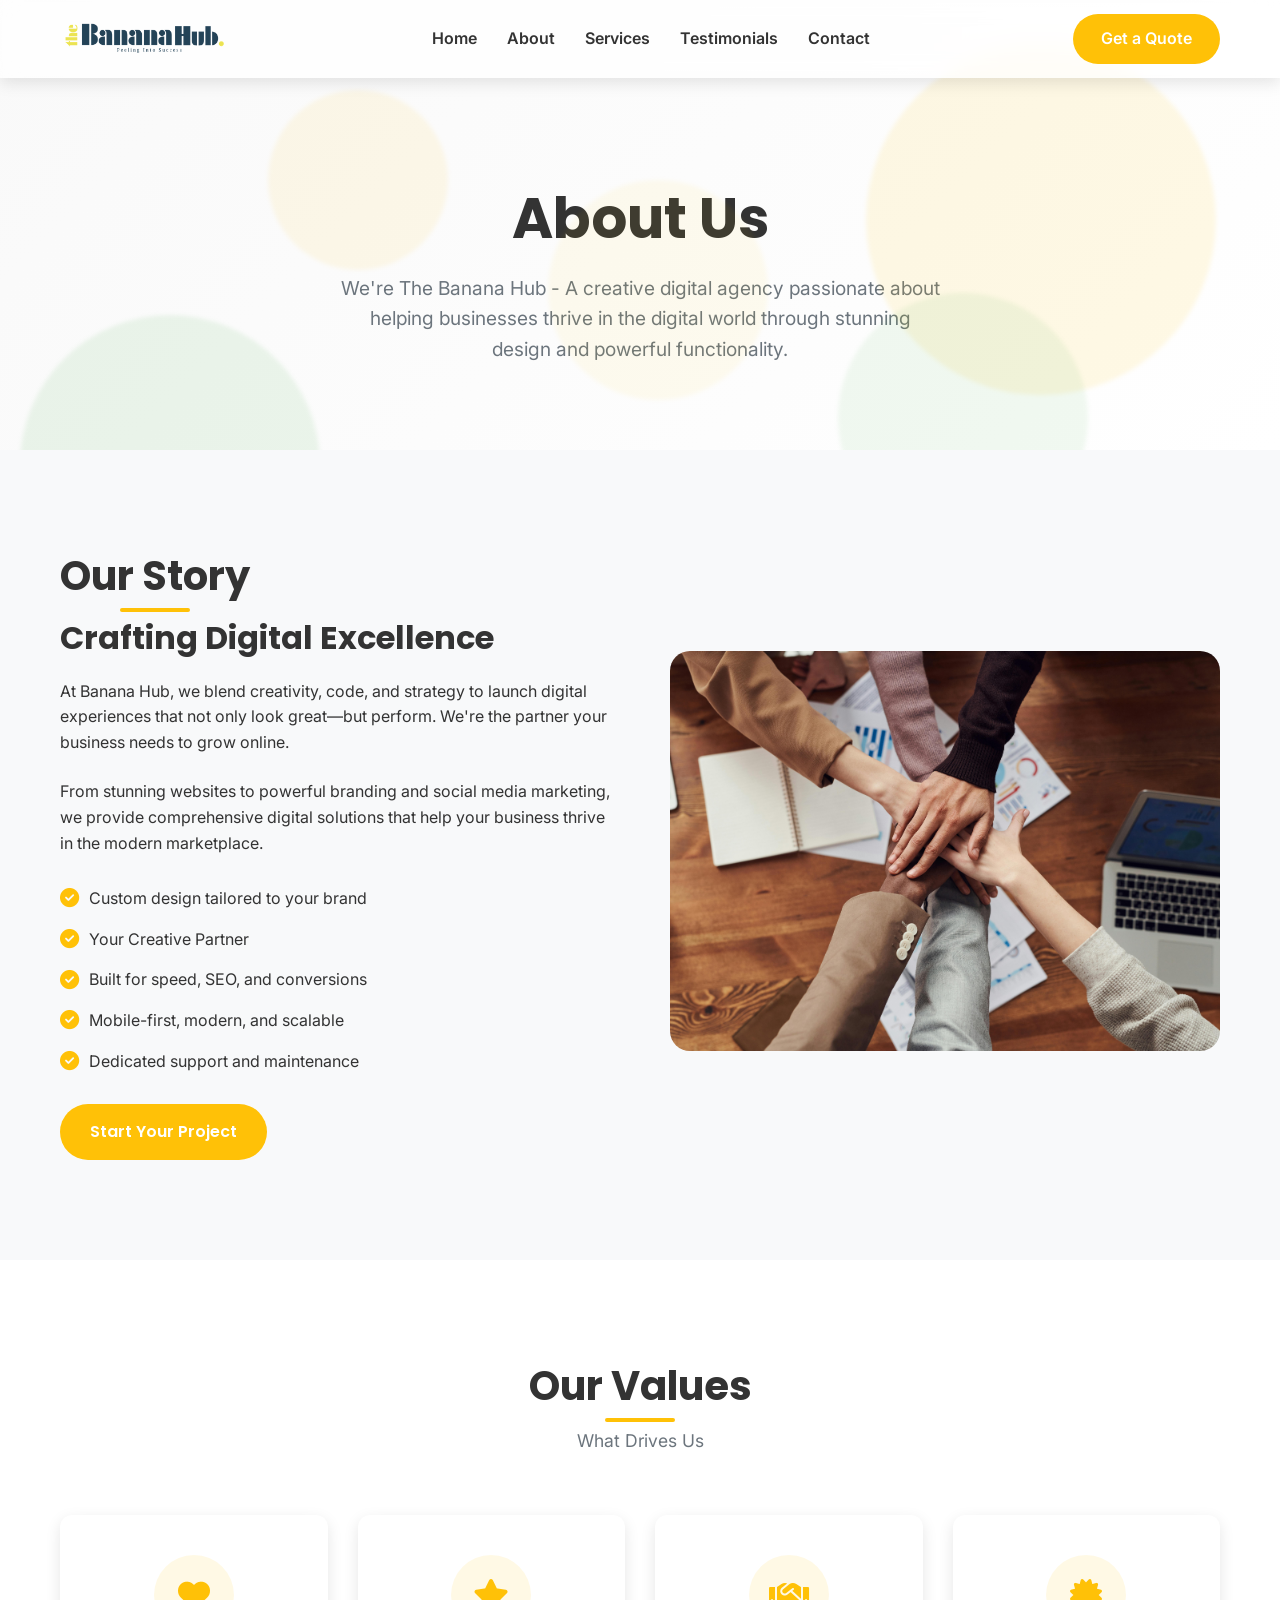
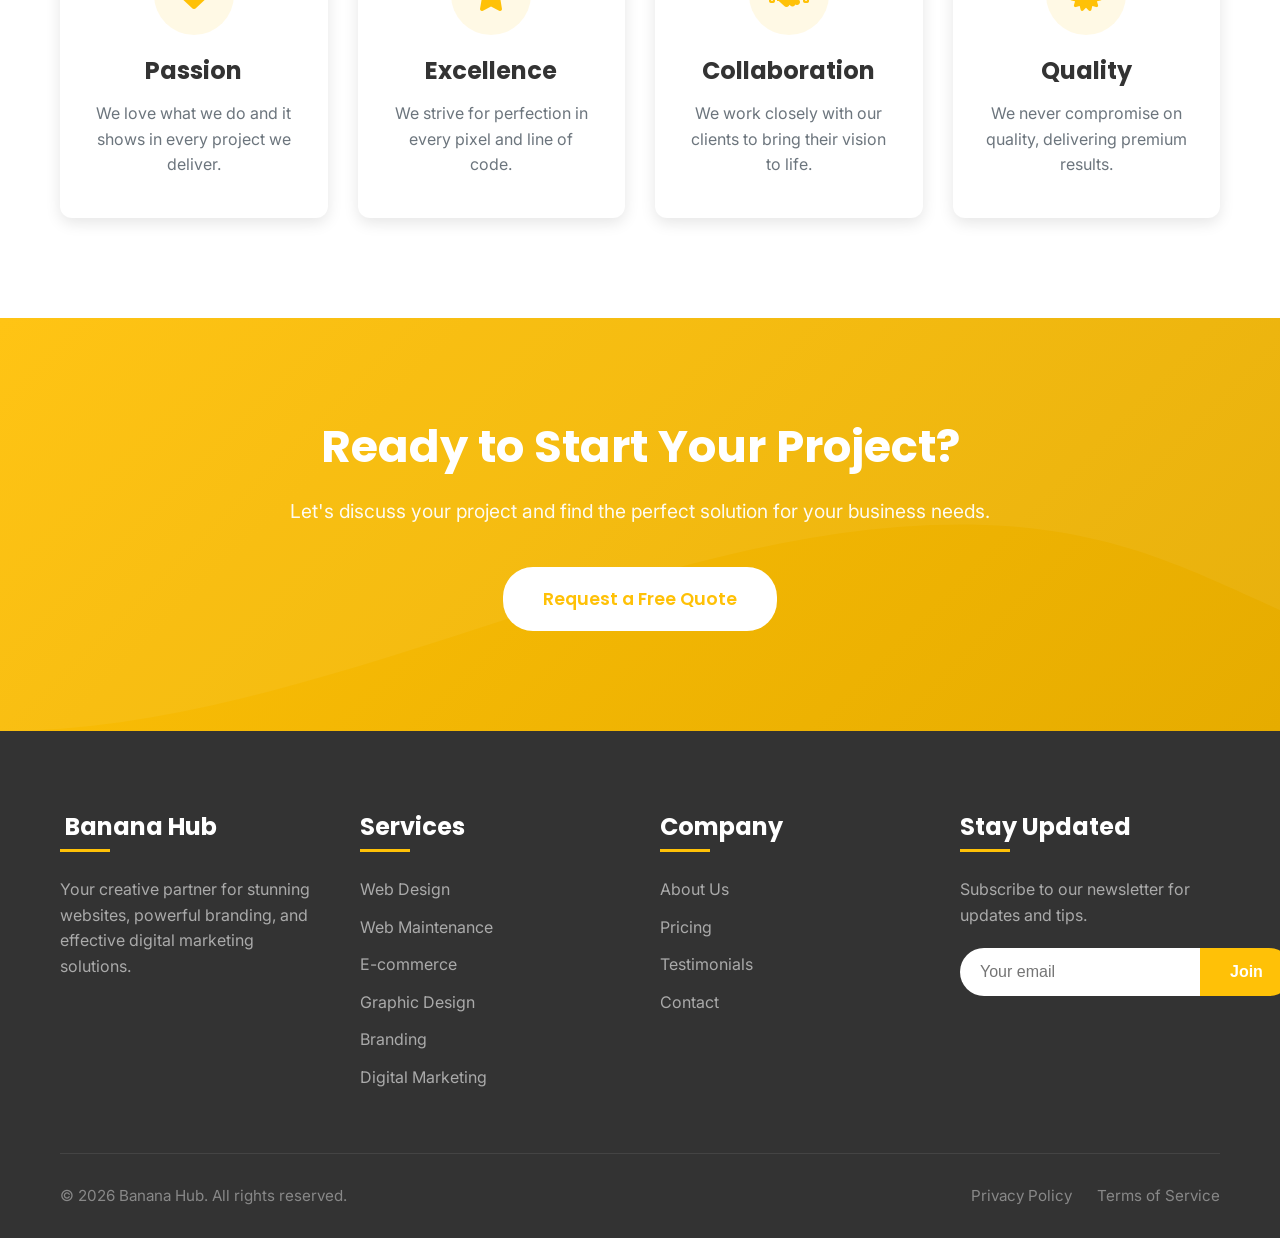
==== commit 024949bc: "newest commit" ====
--- a/About.html
+++ b/About.html
@@ -20,7 +20,7 @@
                     <li><a href="index.html">Home</a></li>
                     <li><a href="about.html" class="active">About</a></li>
                     <li><a href="services.html">Services</a></li>
-                    <li><a href="portfolio.html">Portfolio</a></li>
+                   <!--<li><a href="portfolio.html">Portfolio</a></li>-->
                     <li><a href="testimonials.html">Testimonials</a></li>
                     <li><a href="contact.html">Contact</a></li>
                 </ul>
@@ -176,7 +176,7 @@
                     <ul class="footer-links">
                         <li><a href="about.html">About Us</a></li>
                         <li><a href="pricing.html">Pricing</a></li>
-                        <li><a href="portfolio.html">Portfolio</a></li>
+                        <!--<li><a href="portfolio.html">Portfolio</a></li>-->
                         <li><a href="testimonials.html">Testimonials</a></li>
                         <li><a href="contact.html">Contact</a></li>
                     </ul>
@@ -197,8 +197,8 @@
                     &copy; 2026 Banana Hub. All rights reserved.
                 </div>
                 <div class="footer-bottom-links">
-                    <a href="#">Privacy Policy</a>
-                    <a href="#">Terms of Service</a>
+                    <a href="Policy/Policy.html">Privacy Policy</a>
+                    <a href="terms & conditions/terms & cond.html">Terms of Service</a>
                 </div>
             </div>
         </div>
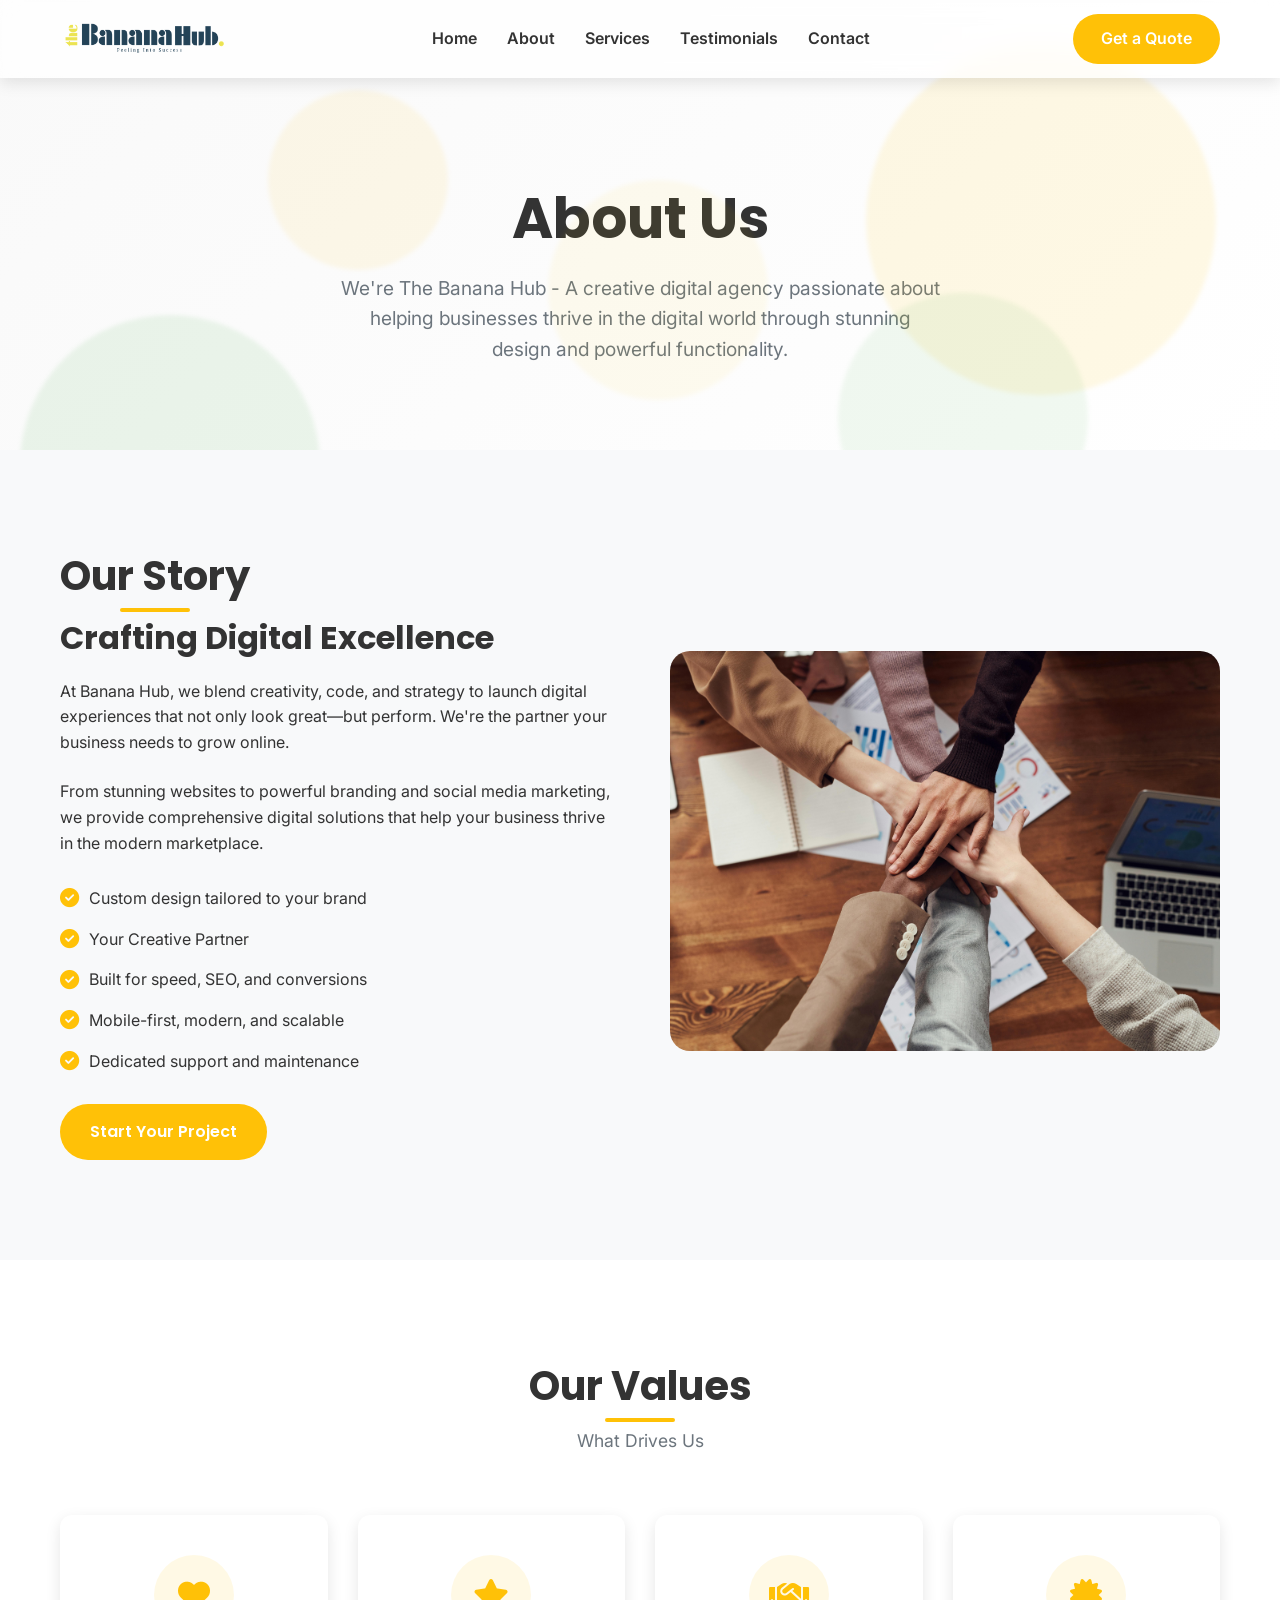
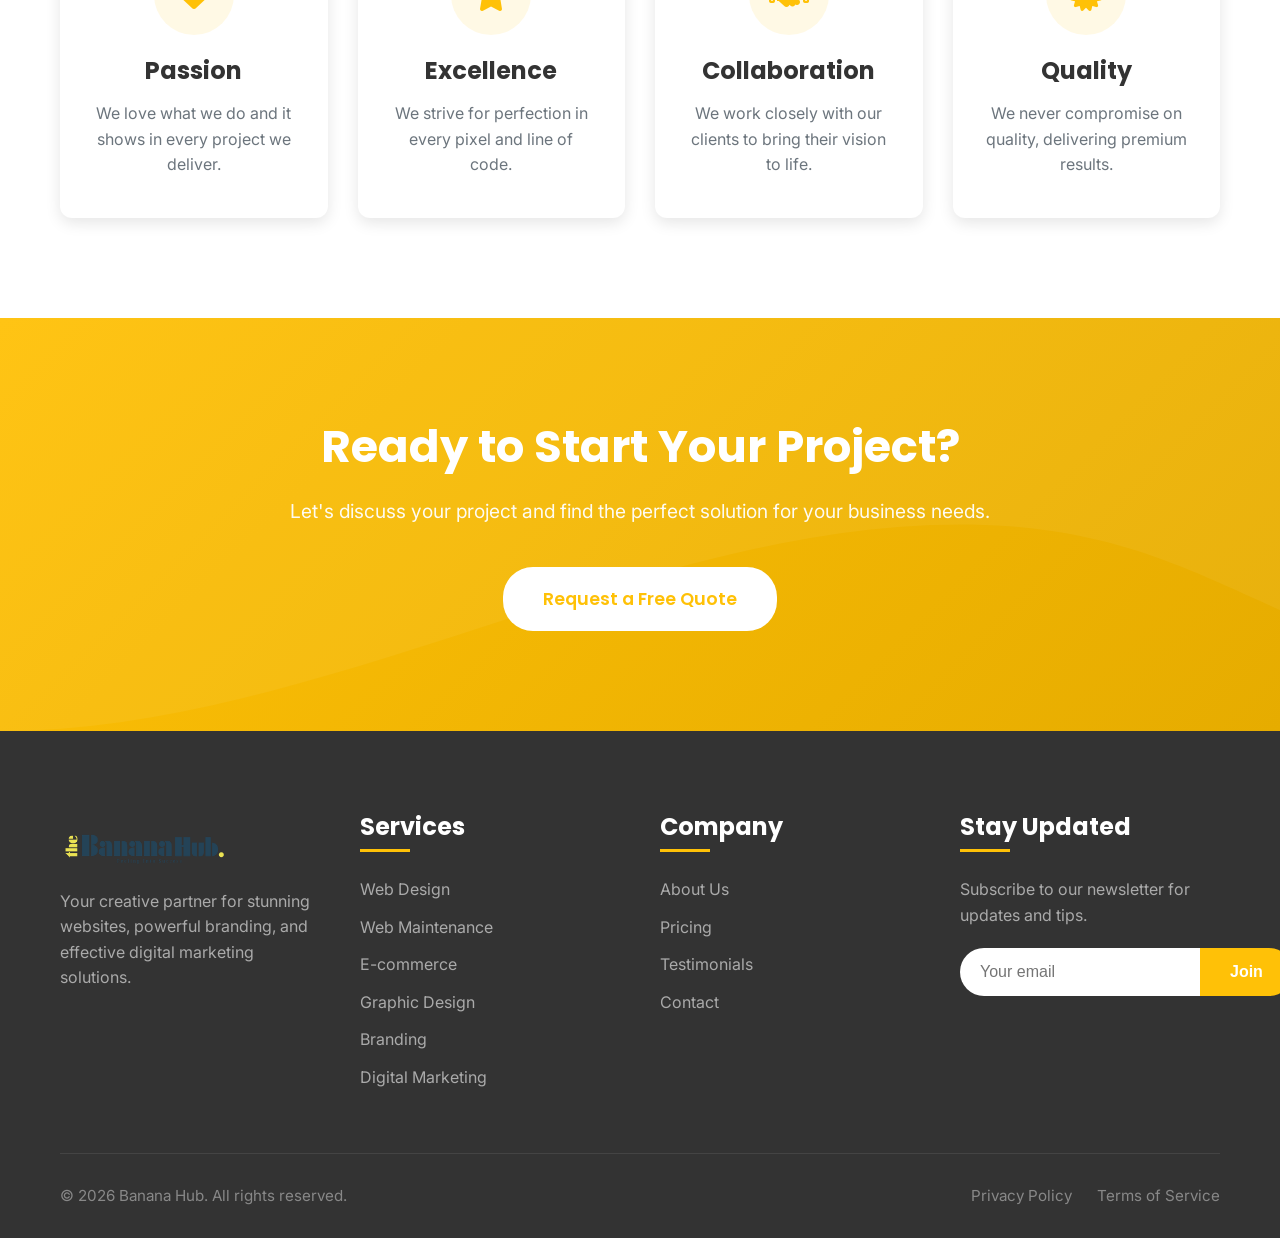
==== commit a52c526a: "newest commit message" ====
--- a/About.html
+++ b/About.html
@@ -155,7 +155,7 @@
         <div class="container">
             <div class="footer-content">
                 <div class="footer-column">
-                    <h3><i class="fas fa-banana"></i> Banana Hub</h3>
+                     <a href="index.html" class="logo"><img src="images/logo/Untitled design.png" alt="The Banana Hub Logo"></a> 
                     <p>Your creative partner for stunning websites, powerful branding, and effective digital marketing solutions.</p>
                 </div>
                 
